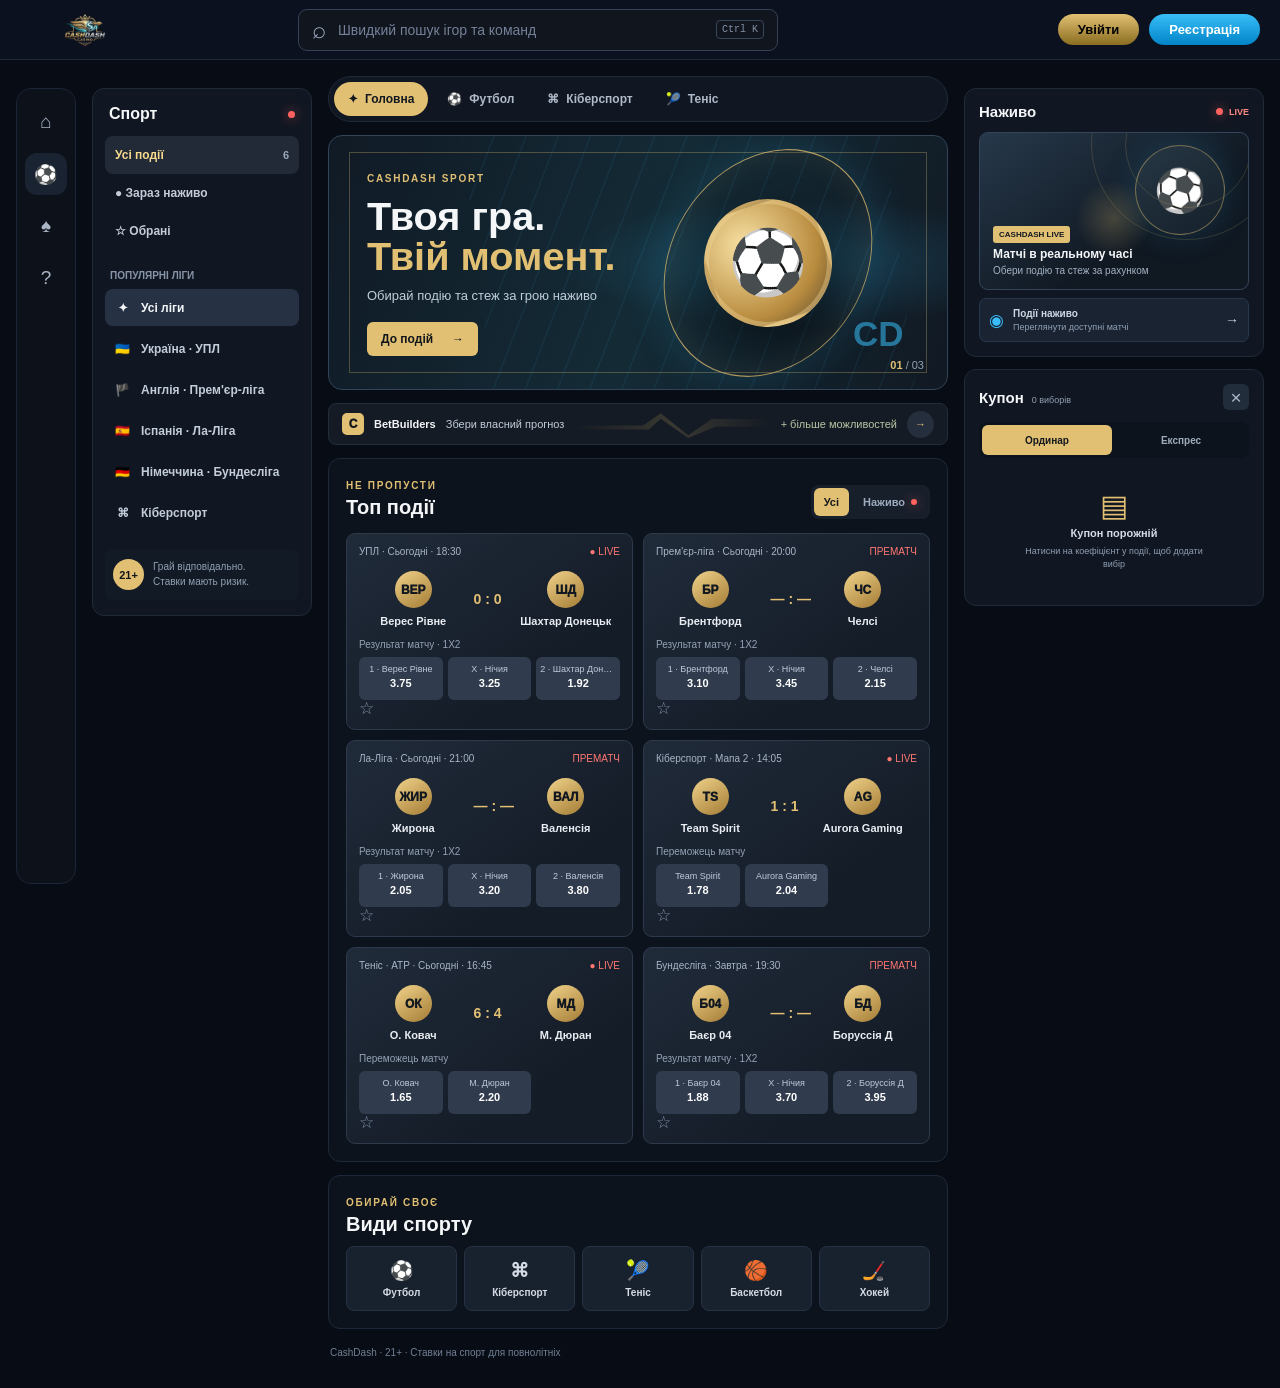
==== pages/bet/bet.html @ 2e189a59 "вщ" ====
<!DOCTYPE html>
<html lang="uk">
<head>
	<meta charset="UTF-8">
	<meta name="viewport" content="width=device-width, initial-scale=1.0">
	<meta name="theme-color" content="#080c14">
	<title>Ставки на спорт | CashDash</title>
	<link rel="stylesheet" href="bet.css">
	<script src="bet.js" defer></script>
</head>
<body>
	<header class="topbar">
		<a class="brand" href="../home/home.html" aria-label="CashDash, на головну">
			<img src="../logo.png" alt="CashDash Casino" class="brand-logo">
		</a>
		<label class="search-box">
			<span aria-hidden="true">⌕</span>
			<input id="event-search" type="search" placeholder="Швидкий пошук ігор та команд" aria-label="Пошук подій">
			<kbd>Ctrl K</kbd>
		</label>
		<div class="top-actions">
			<a class="top-link" href="../register/index.html">Увійти</a>
			<a class="top-cta" href="../register/index.html">Реєстрація</a>
		</div>
	</header>

	<div class="page-layout">
		<nav class="side-rail" aria-label="Головна навігація">
			<a class="rail-item" href="../home/home.html" title="Головна" aria-label="Головна">⌂</a>
			<a class="rail-item is-active" href="bet.html" title="Спорт" aria-label="Спорт">⚽</a>
			<button class="rail-item" type="button" data-toast="Розділ казино скоро з'явиться" title="Казино" aria-label="Казино">♠</button>
			<button class="rail-item" type="button" data-toast="Підтримка: support@cashdash.example" title="Підтримка" aria-label="Підтримка">?</button>
		</nav>

		<aside class="league-panel" aria-label="Спортивна навігація">
			<div class="panel-heading"><span>Спорт</span><span class="live-dot" aria-hidden="true"></span></div>
			<button class="quick-filter is-selected" type="button" data-filter="all">Усі події <span id="event-count">0</span></button>
			<button class="quick-filter" type="button" data-filter="live">● Зараз наживо</button>
			<button class="quick-filter" type="button" data-filter="favorites">☆ Обрані</button>
			<div class="league-heading">Популярні ліги</div>
			<div class="league-list">
				<button class="league-button is-selected" type="button" data-league="all"><span>✦</span> Усі ліги</button>
				<button class="league-button" type="button" data-league="УПЛ"><span>🇺🇦</span> Україна · УПЛ</button>
				<button class="league-button" type="button" data-league="Прем'єр-ліга"><span>🏴</span> Англія · Прем'єр-ліга</button>
				<button class="league-button" type="button" data-league="Ла-Ліга"><span>🇪🇸</span> Іспанія · Ла-Ліга</button>
				<button class="league-button" type="button" data-league="Бундесліга"><span>🇩🇪</span> Німеччина · Бундесліга</button>
				<button class="league-button" type="button" data-league="Кіберспорт"><span>⌘</span> Кіберспорт</button>
			</div>
			<div class="responsible-note"><span>21+</span><p>Грай відповідально.<br>Ставки мають ризик.</p></div>
		</aside>

		<main class="main-content">
			<nav class="sport-tabs" aria-label="Категорії спорту">
				<button class="sport-tab is-active" type="button" data-sport="all">✦ <span>Головна</span></button>
				<button class="sport-tab" type="button" data-sport="football">⚽ <span>Футбол</span></button>
				<button class="sport-tab" type="button" data-sport="esports">⌘ <span>Кіберспорт</span></button>
				<button class="sport-tab" type="button" data-sport="tennis">🎾 <span>Теніс</span></button>
			</nav>

			<section class="hero-banner" aria-label="Промо CashDash">
				<div class="hero-copy">
					<span class="eyebrow">CASHDASH SPORT</span>
					<h1>Твоя гра.<br><em>Твій момент.</em></h1>
					<p>Обирай подію та стеж за грою наживо</p>
					<a href="#events" class="hero-button">До подій <span aria-hidden="true">→</span></a>
				</div>
				<div class="hero-art" aria-hidden="true">
					<div class="art-ring"></div><div class="art-ball">⚽</div>
					<span class="art-mark">CD</span>
				</div>
				<div class="hero-index">01 <span>/ 03</span></div>
			</section>

			<section class="builder-strip" aria-label="CashDash BetBuilders">
				<span class="builder-mark">C</span><strong>BetBuilders</strong><span>Збери власний прогноз</span>
				<span class="builder-line" aria-hidden="true"></span><span class="builder-odds">+ більше можливостей</span>
				<button type="button" data-toast="Конструктор прогнозів скоро з'явиться" aria-label="Дізнатися більше">→</button>
			</section>

			<section class="events-section" id="events">
				<div class="section-heading">
					<div><span class="eyebrow">НЕ ПРОПУСТИ</span><h2>Топ події</h2></div>
					<div class="heading-controls" role="group" aria-label="Фільтр подій">
						<button class="view-filter is-active" type="button" data-filter="all">Усі</button>
						<button class="view-filter" type="button" data-filter="live">Наживо <i class="live-dot"></i></button>
					</div>
				</div>
				<div class="event-grid" id="event-grid" aria-live="polite"></div>
				<div class="empty-results" id="empty-results" hidden>За цими фільтрами подій не знайдено.</div>
			</section>

			<section class="discover-section" aria-label="Швидкий вибір спорту">
				<div class="section-heading compact-heading"><div><span class="eyebrow">ОБИРАЙ СВОЄ</span><h2>Види спорту</h2></div></div>
				<div class="sport-categories">
					<button type="button" data-sport="football"><span>⚽</span>Футбол</button>
					<button type="button" data-sport="esports"><span>⌘</span>Кіберспорт</button>
					<button type="button" data-sport="tennis"><span>🎾</span>Теніс</button>
					<button type="button" data-toast="Події баскетболу скоро з'являться"><span>🏀</span>Баскетбол</button>
					<button type="button" data-toast="Події хокею скоро з'являться"><span>🏒</span>Хокей</button>
				</div>
			</section>
			<footer class="page-footer">CashDash · 21+ · Ставки на спорт для повнолітніх</footer>
		</main>

		<aside class="right-panel" aria-label="Купон ставок">
			<section class="live-panel">
				<div class="right-heading"><h2>Наживо</h2><span class="live-label"><i class="live-dot"></i> LIVE</span></div>
				<div class="live-preview">
					<div class="preview-orbit"><span>⚽</span></div>
					<span class="preview-tag">CASHDASH LIVE</span>
					<strong>Матчі в реальному часі</strong>
					<span class="preview-caption">Обери подію та стеж за рахунком</span>
				</div>
				<button class="live-event" type="button" data-live-shortcut="true">
					<span class="live-event-icon">◉</span><span><strong>Події наживо</strong><small>Переглянути доступні матчі</small></span><span>→</span>
				</button>
			</section>

			<section class="coupon-panel" id="coupon-panel">
				<div class="coupon-header">
					<div><h2>Купон</h2><span id="coupon-count">0 виборів</span></div>
					<button class="clear-coupon" id="clear-coupon" type="button" title="Очистити купон" aria-label="Очистити купон">×</button>
				</div>
				<div class="coupon-tabs" role="tablist" aria-label="Тип ставки">
					<button class="coupon-tab is-active" type="button" role="tab" aria-selected="true" data-mode="single">Ординар</button>
					<button class="coupon-tab" type="button" role="tab" aria-selected="false" data-mode="multiple">Експрес</button>
				</div>
				<div id="coupon-selections" class="coupon-selections"></div>
				<div id="coupon-empty" class="coupon-empty"><span class="empty-ticket">▤</span><strong>Купон порожній</strong><p>Натисни на коефіцієнт у події, щоб додати вибір</p></div>
				<div class="coupon-calculation" id="coupon-calculation" hidden>
					<label for="stake-input">Сума ставки <span>₴</span></label>
					<div class="stake-input-wrap"><input id="stake-input" type="number" min="1" step="1" inputmode="decimal" placeholder="Введи суму"><span>₴</span></div>
					<div class="stake-presets" aria-label="Швидкий вибір суми">
						<button type="button" data-stake="50">50</button><button type="button" data-stake="100">100</button><button type="button" data-stake="250">250</button>
					</div>
					<div class="calculation-row"><span>Загальний коефіцієнт</span><strong id="total-odds">1.00</strong></div>
					<div class="calculation-row potential-row"><span>Можливий виграш</span><strong id="potential-win">0.00 ₴</strong></div>
					<button class="place-bet" id="place-bet" type="button">Зробити ставку <span>→</span></button>
					<p class="demo-note">Демо-інтерфейс. Реальні ставки недоступні.</p>
				</div>
			</section>
			<div class="toast" id="toast" role="status" aria-live="polite"></div>
		</aside>
	</div>
</body>
</html>
---- pages/bet/bet.css ----
:root {
	color-scheme: dark;
	--page: #080c14;
	--surface: #111722;
	--surface-raised: #192231;
	--surface-soft: #202b3c;
	--border: #29364a;
	--text: #f4f6f8;
	--muted: #9aa8bb;
	--gold: #e2c073;
	--cyan: #38bdf8;
	--green: #a8d94a;
	--red: #ff625f;
	--radius: 12px;
}

* { box-sizing: border-box; }

html { scroll-behavior: smooth; }

body {
	min-width: 360px;
	margin: 0;
	background: var(--page);
	color: var(--text);
	font-family: -apple-system, BlinkMacSystemFont, "Segoe UI", sans-serif;
	font-size: 14px;
}

button, input { font: inherit; }
button, a { -webkit-tap-highlight-color: transparent; }
button { color: inherit; }
a { color: inherit; text-decoration: none; }

.topbar {
	position: sticky;
	z-index: 10;
	top: 0;
	display: grid;
	grid-template-columns: 250px minmax(240px, 480px) 1fr;
	align-items: center;
	gap: 28px;
	height: 60px;
	padding: 0 20px;
	background: #0b111e;
	border-bottom: 1px solid #202a38;
	backdrop-filter: blur(16px);
}

.brand { display: inline-flex; align-items: center; width: fit-content; height: 40px; }
.brand-logo { display: block; width: 130px; height: 40px; object-fit: contain; }

.search-box {
	display: flex;
	align-items: center;
	gap: 10px;
	height: 42px;
	padding: 0 13px;
	color: var(--muted);
	background: #10151e;
	border: 1px solid #354256;
	border-radius: 9px;
}

.search-box > span { font-size: 24px; line-height: 1; }
.search-box input { width: 100%; min-width: 0; color: var(--text); background: transparent; border: 0; outline: 0; }
.search-box input::placeholder { color: #748198; }
.search-box kbd { flex: 0 0 auto; padding: 3px 5px; color: #8492a6; border: 1px solid #39465a; border-radius: 4px; font-size: 10px; }
.top-actions { display: flex; justify-content: flex-end; align-items: center; gap: 10px; }
.top-link, .top-cta { display: inline-flex; align-items: center; justify-content: center; padding: 8px 20px; border: 0; border-radius: 20px; font-size: 13px; font-weight: 700; }
.top-link { color: #000; background: linear-gradient(180deg, #e2c073, #8a6d20); }
.top-cta { color: #fff; background: linear-gradient(180deg, #38bdf8, #0284c7); }

.page-layout {
	display: grid;
	grid-template-columns: 60px 220px minmax(0, 1fr) 300px;
	align-items: start;
	gap: 16px;
	max-width: 1920px;
	min-height: calc(100vh - 60px);
	margin: 0 auto;
	padding: 16px;
}

.side-rail {
	position: sticky;
	top: 88px;
	display: flex;
	flex-direction: column;
	align-items: center;
	gap: 10px;
	min-height: calc(100vh - 104px);
	padding: 12px 7px;
	background: #0c111a;
	border: 1px solid #1b2636;
	border-radius: 15px;
}

.rail-item {
	display: grid;
	place-items: center;
	width: 42px;
	height: 42px;
	padding: 0;
	color: #aab5c5;
	background: transparent;
	border: 0;
	border-radius: 12px;
	cursor: pointer;
	font-size: 19px;
}
.rail-item:hover, .rail-item.is-active { color: var(--gold); background: #1a2331; }

.league-panel, .right-panel { position: sticky; top: 88px; }
.league-panel { padding: 15px 12px; background: var(--surface); border: 1px solid #202b3a; border-radius: var(--radius); }
.panel-heading, .right-heading, .coupon-header { display: flex; justify-content: space-between; align-items: center; }
.panel-heading { margin: 1px 4px 13px; font-size: 16px; font-weight: 800; }
.live-dot { display: inline-block; width: 7px; height: 7px; background: var(--red); border-radius: 50%; box-shadow: 0 0 11px rgba(255, 98, 95, .6); }
.quick-filter, .league-button { display: flex; align-items: center; width: 100%; border: 0; cursor: pointer; text-align: left; }
.quick-filter { justify-content: space-between; min-height: 38px; padding: 0 10px; color: #c4ccda; background: transparent; border-radius: 8px; font-size: 12px; font-weight: 700; }
.quick-filter:hover, .quick-filter.is-selected { color: #f7d98e; background: #222a38; }
.quick-filter > span { color: var(--muted); font-size: 11px; }
.league-heading { margin: 20px 5px 8px; color: #8794a8; font-size: 10px; font-weight: 800; text-transform: uppercase; }
.league-list { display: grid; gap: 4px; }
.league-button { gap: 9px; min-height: 37px; padding: 0 8px; color: #c2ccda; background: transparent; border-radius: 8px; font-size: 12px; font-weight: 650; }
.league-button > span { width: 19px; text-align: center; }
.league-button:hover, .league-button.is-selected { color: var(--text); background: #263244; }
.responsible-note { display: flex; gap: 9px; align-items: center; margin-top: 18px; padding: 10px 8px; color: #91a0b4; background: #121a25; border-radius: 8px; }
.responsible-note > span { display: grid; place-items: center; flex: 0 0 31px; height: 31px; color: #11151a; background: var(--gold); border-radius: 50%; font-size: 11px; font-weight: 900; }
.responsible-note p { margin: 0; font-size: 10px; line-height: 1.45; }

.main-content { display: flex; flex-direction: column; gap: 13px; min-width: 0; }
.sport-tabs { display: flex; gap: 5px; min-height: 46px; padding: 5px; overflow-x: auto; background: var(--surface); border: 1px solid #202b3a; border-radius: 24px; scrollbar-width: none; }
.sport-tab { display: flex; flex: 0 0 auto; align-items: center; gap: 7px; padding: 0 14px; color: #aeb9c9; background: transparent; border: 0; border-radius: 20px; cursor: pointer; font-size: 12px; font-weight: 750; }
.sport-tab:hover, .sport-tab.is-active { color: #121820; background: var(--gold); }

.hero-banner {
	position: relative;
	display: flex;
	align-items: center;
	min-height: 255px;
	overflow: hidden;
	padding: 30px 38px;
	background: radial-gradient(ellipse at 76% 50%, rgba(56, 189, 248, .20), transparent 36%), linear-gradient(110deg, #101a25 0%, #142b36 52%, #111923 100%);
	border: 1px solid #324458;
	border-radius: 14px;
	isolation: isolate;
}

.hero-banner::before, .hero-banner::after { position: absolute; z-index: -1; content: ""; }
.hero-banner::before { inset: 16px 20px; border: 1px solid rgba(226, 192, 115, .65); clip-path: polygon(0 0, 100% 0, 100% 100%, 0 100%, 0 0, 1px 1px, 1px calc(100% - 1px), calc(100% - 1px) calc(100% - 1px), calc(100% - 1px) 1px, 1px 1px); opacity: .45; }
.hero-banner::after { width: 420px; height: 420px; right: 8%; top: -88px; background: repeating-linear-gradient(118deg, transparent 0 28px, rgba(56, 189, 248, .07) 29px 30px); transform: rotate(-7deg); }
.hero-copy { position: relative; z-index: 2; max-width: 470px; }
.eyebrow { color: var(--gold); font-size: 10px; font-weight: 850; letter-spacing: 1.7px; }
.hero-copy h1 { margin: 12px 0 7px; font-size: clamp(30px, 3.1vw, 48px); line-height: .99; letter-spacing: 0; }
.hero-copy h1 em { color: var(--gold); font-style: normal; }
.hero-copy p { margin: 12px 0 19px; color: #c0cedb; font-size: 13px; }
.hero-button { display: inline-flex; align-items: center; gap: 19px; padding: 10px 14px; color: #11161b; background: var(--gold); border-radius: 6px; font-size: 12px; font-weight: 850; }
.hero-art { position: absolute; top: 50%; right: 8%; width: 260px; height: 220px; transform: translateY(-50%); }
.art-ring { position: absolute; inset: 6px 18px; border: 1px solid rgba(226, 192, 115, .75); border-radius: 50%; transform: rotate(-25deg) skew(-12deg); box-shadow: 0 0 40px rgba(56, 189, 248, .17), inset 0 0 35px rgba(226, 192, 115, .08); }
.art-ball { position: absolute; top: 50%; left: 50%; display: grid; place-items: center; width: 128px; height: 128px; color: #08111a; background: radial-gradient(circle at 35% 30%, #f8e2a5, #b98c3f 65%, #5a482d); border: 5px solid rgba(241, 215, 155, .38); border-radius: 50%; box-shadow: 0 17px 50px rgba(0, 0, 0, .48); font-size: 63px; transform: translate(-50%, -50%) rotate(-18deg); }
.art-mark { position: absolute; right: -6px; bottom: 19px; color: rgba(56, 189, 248, .55); font-size: 35px; font-weight: 900; }
.hero-index { position: absolute; right: 23px; bottom: 18px; color: var(--gold); font-size: 11px; font-weight: 800; }
.hero-index span { color: #96a2b2; font-weight: 500; }

.builder-strip { display: flex; align-items: center; gap: 10px; min-height: 42px; padding: 0 13px; overflow: hidden; background: #151b24; border: 1px solid #222d3c; border-radius: 8px; color: #c1ccda; font-size: 11px; }
.builder-mark { display: grid; place-items: center; width: 22px; height: 22px; color: #111820; background: var(--gold); border-radius: 5px; font-size: 12px; font-weight: 950; }
.builder-strip strong { color: var(--text); white-space: nowrap; }
.builder-line { flex: 1; min-width: 15px; height: 28px; background: linear-gradient(90deg, transparent, rgba(226, 192, 115, .18), transparent); clip-path: polygon(0 55%, 35% 55%, 44% 12%, 58% 90%, 70% 32%, 100% 32%, 100% 60%, 72% 60%, 58% 100%, 44% 31%, 38% 70%, 0 70%); }
.builder-odds { color: #b5c7a4; white-space: nowrap; }
.builder-strip button { width: 27px; height: 27px; color: var(--gold); background: #242e3c; border: 0; border-radius: 50%; cursor: pointer; }

.events-section, .discover-section { padding: 17px; background: #0d131d; border: 1px solid #1d2939; border-radius: var(--radius); }
.section-heading { display: flex; justify-content: space-between; align-items: end; gap: 10px; margin-bottom: 14px; }
.section-heading h2 { margin: 4px 0 0; font-size: 20px; letter-spacing: 0; }
.heading-controls { display: flex; gap: 4px; padding: 3px; background: #171f2b; border-radius: 8px; }
.view-filter { display: flex; align-items: center; gap: 6px; min-height: 28px; padding: 0 10px; color: #9eacbf; background: transparent; border: 0; border-radius: 6px; cursor: pointer; font-size: 11px; font-weight: 750; }
.view-filter .live-dot { width: 6px; height: 6px; }
.view-filter.is-active { color: #16191d; background: var(--gold); }
.event-grid { display: grid; grid-template-columns: repeat(2, minmax(0, 1fr)); gap: 10px; }
.event-card { min-width: 0; padding: 12px; background: linear-gradient(145deg, #202b3a, #141c27 72%); border: 1px solid #2d3a4c; border-radius: 9px; animation: card-in .28s ease both; }
@keyframes card-in { from { opacity: 0; transform: translateY(5px); } to { opacity: 1; transform: translateY(0); } }
.event-meta { display: flex; justify-content: space-between; gap: 8px; color: #a8b5c7; font-size: 10px; }
.event-league { overflow: hidden; text-overflow: ellipsis; white-space: nowrap; }
.event-live { color: #ff7772; white-space: nowrap; }
.event-teams { display: grid; grid-template-columns: minmax(0, 1fr) 32px minmax(0, 1fr); align-items: center; gap: 6px; margin: 14px 0 12px; }
.team { display: flex; min-width: 0; flex-direction: column; align-items: center; gap: 7px; text-align: center; }
.team-badge { display: grid; place-items: center; width: 37px; height: 37px; color: #111820; background: linear-gradient(145deg, #f0d28a, #a47c35); border-radius: 50%; font-size: 12px; font-weight: 950; }
.team:nth-of-type(3) .team-badge { color: #0b1015; background: linear-gradient(145deg, #73d2e8, #237a99); }
.team-name { width: 100%; overflow: hidden; color: #e9edf2; font-size: 11px; font-weight: 750; text-overflow: ellipsis; white-space: nowrap; }
.event-score { color: var(--gold); font-size: 14px; font-weight: 850; white-space: nowrap; }
.market-title { margin: 0 0 7px; color: #94a2b5; font-size: 10px; }
.odds-row { display: grid; grid-template-columns: repeat(3, minmax(0, 1fr)); gap: 5px; }
.odds-button { display: flex; min-width: 0; flex-direction: column; align-items: center; gap: 3px; min-height: 43px; padding: 6px 3px; color: #c1cada; background: #303b4d; border: 1px solid transparent; border-radius: 6px; cursor: pointer; }
.odds-button span { width: 100%; overflow: hidden; font-size: 9px; text-overflow: ellipsis; white-space: nowrap; }
.odds-button strong { color: #fff; font-size: 11px; }
.odds-button:hover, .odds-button.is-selected { color: #10161b; background: var(--gold); border-color: #f2d999; }
.odds-button:hover strong, .odds-button.is-selected strong { color: #10161b; }
.event-favorite { padding: 0; color: #8190a5; background: transparent; border: 0; cursor: pointer; font-size: 17px; line-height: 1; }
.event-favorite.is-favorite { color: var(--gold); }
.event-titleline { display: flex; align-items: center; gap: 7px; }
.event-titleline .event-league { flex: 1; }
.empty-results { padding: 32px 10px; color: var(--muted); text-align: center; }

.compact-heading { margin-bottom: 10px; }
.sport-categories { display: grid; grid-template-columns: repeat(5, minmax(75px, 1fr)); gap: 7px; }
.sport-categories button { display: flex; min-height: 65px; flex-direction: column; justify-content: center; align-items: center; gap: 5px; color: #d5dce6; background: #18212e; border: 1px solid #253245; border-radius: 8px; cursor: pointer; font-size: 10px; font-weight: 750; }
.sport-categories button:hover { border-color: var(--gold); }
.sport-categories button span { font-size: 19px; }
.page-footer { padding: 5px 2px 14px; color: #718096; font-size: 10px; }

.right-panel { display: grid; gap: 12px; }
.live-panel, .coupon-panel { padding: 14px; background: var(--surface); border: 1px solid #202b3a; border-radius: var(--radius); }
.right-heading { margin-bottom: 12px; }
.right-heading h2, .coupon-header h2 { margin: 0; font-size: 15px; }
.live-label { display: flex; align-items: center; gap: 6px; color: #ff8881; font-size: 9px; font-weight: 850; }
.live-preview { position: relative; display: flex; min-height: 158px; flex-direction: column; justify-content: end; gap: 4px; overflow: hidden; padding: 13px; background: radial-gradient(circle at 50% 55%, rgba(226, 192, 115, .24), transparent 24%), linear-gradient(145deg, #26384a, #101822 65%); border: 1px solid #344459; border-radius: 9px; }
.live-preview::before, .live-preview::after { position: absolute; content: ""; border: 1px solid rgba(226, 192, 115, .17); border-radius: 50%; }
.live-preview::before { width: 190px; height: 190px; top: -85px; right: -35px; }
.live-preview::after { width: 125px; height: 125px; top: -52px; right: -4px; }
.preview-orbit { position: absolute; top: 12px; right: 23px; display: grid; place-items: center; width: 90px; height: 90px; background: linear-gradient(145deg, #263744, #15202a); border: 1px solid rgba(226, 192, 115, .45); border-radius: 50%; box-shadow: 0 0 32px rgba(56, 189, 248, .17); }
.preview-orbit span { font-size: 42px; }
.preview-tag { position: relative; z-index: 1; width: fit-content; padding: 4px 6px; color: #111820; background: var(--gold); border-radius: 3px; font-size: 8px; font-weight: 900; }
.live-preview strong, .preview-caption { position: relative; z-index: 1; }
.live-preview strong { font-size: 12px; }
.preview-caption { color: #a4b2c3; font-size: 10px; }
.live-event { display: flex; align-items: center; gap: 9px; width: 100%; margin-top: 8px; padding: 9px; color: #ced7e3; background: #192332; border: 1px solid #29374b; border-radius: 7px; cursor: pointer; text-align: left; }
.live-event-icon { color: var(--cyan); font-size: 17px; }
.live-event > span:nth-child(2) { display: grid; flex: 1; gap: 3px; }
.live-event strong { font-size: 10px; }
.live-event small { color: #90a0b4; font-size: 9px; }
.coupon-header { margin-bottom: 12px; }
.coupon-header > div { display: flex; align-items: baseline; gap: 8px; }
.coupon-header > div > span { color: #92a0b2; font-size: 9px; }
.clear-coupon { width: 26px; height: 26px; color: #aebacc; background: #222d3c; border: 0; border-radius: 6px; cursor: pointer; font-size: 19px; line-height: 1; }
.coupon-tabs { display: grid; grid-template-columns: 1fr 1fr; gap: 4px; padding: 3px; background: #0d131d; border-radius: 8px; }
.coupon-tab { min-height: 30px; color: #9dabbc; background: transparent; border: 0; border-radius: 6px; cursor: pointer; font-size: 10px; font-weight: 750; }
.coupon-tab.is-active { color: #13171d; background: var(--gold); }
.coupon-selections { display: grid; gap: 7px; margin-top: 11px; }
.selection-item { position: relative; padding: 9px 28px 9px 9px; background: #18212e; border: 1px solid #29374a; border-radius: 7px; }
.selection-match { margin-bottom: 5px; color: #91a0b3; font-size: 9px; }
.selection-choice { display: flex; justify-content: space-between; gap: 6px; color: #ecf0f4; font-size: 10px; font-weight: 700; }
.selection-choice strong { color: var(--gold); }
.remove-selection { position: absolute; top: 6px; right: 6px; width: 19px; height: 19px; color: #9cabbc; background: transparent; border: 0; cursor: pointer; font-size: 15px; }
.coupon-empty { display: grid; justify-items: center; gap: 6px; padding: 22px 8px 20px; color: #8f9eb2; text-align: center; }
.empty-ticket { color: var(--gold); font-size: 30px; line-height: 1; }
.coupon-empty strong { color: #d5dce6; font-size: 11px; }
.coupon-empty p { max-width: 185px; margin: 0; font-size: 9px; line-height: 1.45; }
.coupon-calculation { margin-top: 13px; }
.coupon-calculation > label { display: flex; justify-content: space-between; margin-bottom: 6px; color: #a6b2c1; font-size: 10px; }
.stake-input-wrap { display: flex; align-items: center; height: 38px; padding: 0 10px; background: #0d131d; border: 1px solid #344258; border-radius: 6px; }
.stake-input-wrap input { width: 100%; min-width: 0; color: var(--text); background: transparent; border: 0; outline: 0; font-size: 12px; }
.stake-input-wrap input::-webkit-inner-spin-button, .stake-input-wrap input::-webkit-outer-spin-button { margin: 0; appearance: none; }
.stake-input-wrap > span { color: var(--gold); font-size: 11px; }
.stake-presets { display: grid; grid-template-columns: repeat(3, 1fr); gap: 5px; margin: 6px 0 13px; }
.stake-presets button { height: 25px; color: #aebacc; background: #202b3a; border: 0; border-radius: 5px; cursor: pointer; font-size: 9px; }
.stake-presets button:hover { color: #14181d; background: var(--gold); }
.calculation-row { display: flex; justify-content: space-between; gap: 8px; margin-top: 9px; color: #9fadc0; font-size: 10px; }
.calculation-row strong { color: #e3e9ef; font-size: 11px; }
.potential-row { padding-top: 9px; border-top: 1px solid #2a3544; }
.potential-row strong { color: var(--gold); }
.place-bet { display: flex; justify-content: space-between; align-items: center; width: 100%; min-height: 40px; margin-top: 14px; padding: 0 12px; color: #11171d; background: linear-gradient(110deg, #f0d28a, #d8ad55); border: 0; border-radius: 7px; cursor: pointer; font-size: 11px; font-weight: 850; }
.place-bet:disabled { color: #8d99a8; background: #293443; cursor: not-allowed; }
.demo-note { margin: 8px 0 0; color: #7f8ca0; font-size: 9px; line-height: 1.45; text-align: center; }
.toast { position: fixed; z-index: 20; right: 24px; bottom: 24px; max-width: min(360px, calc(100vw - 36px)); padding: 12px 16px; color: #111820; background: var(--gold); border-radius: 8px; box-shadow: 0 8px 30px #0008; font-size: 12px; font-weight: 750; opacity: 0; pointer-events: none; transform: translateY(8px); transition: opacity .2s ease, transform .2s ease; }
.toast.is-visible { opacity: 1; transform: translateY(0); }

@media (min-width: 1500px) {
	.page-layout { grid-template-columns: 60px 250px minmax(0, 1fr) 310px; gap: 18px; padding: 18px; }
	.event-grid { grid-template-columns: repeat(3, minmax(0, 1fr)); }
	.hero-banner { min-height: 280px; }
}

@media (max-width: 1120px) {
	.topbar { grid-template-columns: 190px minmax(180px, 1fr) auto; gap: 16px; padding: 0 16px; }
	.brand-logo { width: 130px; }
	.page-layout { grid-template-columns: 52px 190px minmax(0, 1fr); gap: 12px; padding: 12px; }
	.right-panel { position: static; grid-column: 3; grid-template-columns: minmax(0, 1fr) minmax(260px, .8fr); }
	.league-panel, .side-rail { top: 76px; }
	.event-grid { grid-template-columns: repeat(2, minmax(0, 1fr)); }
}

@media (max-width: 760px) {
	.topbar { grid-template-columns: auto 1fr; height: 60px; gap: 10px; padding: 0 12px; }
	.brand { height: 40px; }
	.brand-logo { height: 60px;width: auto;max-width: 130px;object-fit: contain;display: block; }
	.search-box { grid-column: 1 / -1; grid-row: 2; height: 38px; }
	.topbar:has(.search-box) { height: 108px; grid-template-rows: 50px 40px; gap: 1px 10px; padding-bottom: 8px; }
	.top-actions { grid-column: 2; grid-row: 1; }
	.top-link, .top-cta { padding: 8px 11px; font-size: 11px; }
	.search-box kbd { display: none; }
	.page-layout { grid-template-columns: 1fr; gap: 10px; padding: 10px; }
	.side-rail { position: static; grid-row: 1; min-height: 0; flex-direction: row; justify-content: center; padding: 5px; }
	.rail-item { width: 38px; height: 36px; }
	.league-panel { position: static; grid-row: 2; padding: 10px; }
	.panel-heading { margin-bottom: 6px; }
	.league-heading, .league-list, .responsible-note { display: none; }
	.league-panel { display: grid; grid-template-columns: repeat(3, minmax(0, 1fr)); gap: 4px; }
	.panel-heading { grid-column: 1 / -1; }
	.quick-filter { justify-content: center; padding: 0 5px; font-size: 10px; }
	.main-content { grid-row: 3; }
	.right-panel { grid-row: 4; grid-column: 1; grid-template-columns: 1fr; }
	.hero-banner { min-height: 220px; padding: 23px 20px; }
	.hero-art { right: -2%; opacity: .7; transform: translateY(-50%) scale(.72); transform-origin: center right; }
	.hero-copy { max-width: 66%; }
	.hero-copy h1 { font-size: 32px; }
	.hero-copy p { max-width: 220px; font-size: 11px; }
	.event-grid { grid-template-columns: 1fr; }
	.event-card { padding: 11px; }
	.sport-categories { grid-template-columns: repeat(3, minmax(0, 1fr)); }
	.builder-odds { display: none; }
}

@media (prefers-reduced-motion: reduce) {
	*, *::before, *::after { scroll-behavior: auto !important; animation-duration: .01ms !important; transition-duration: .01ms !important; }
}
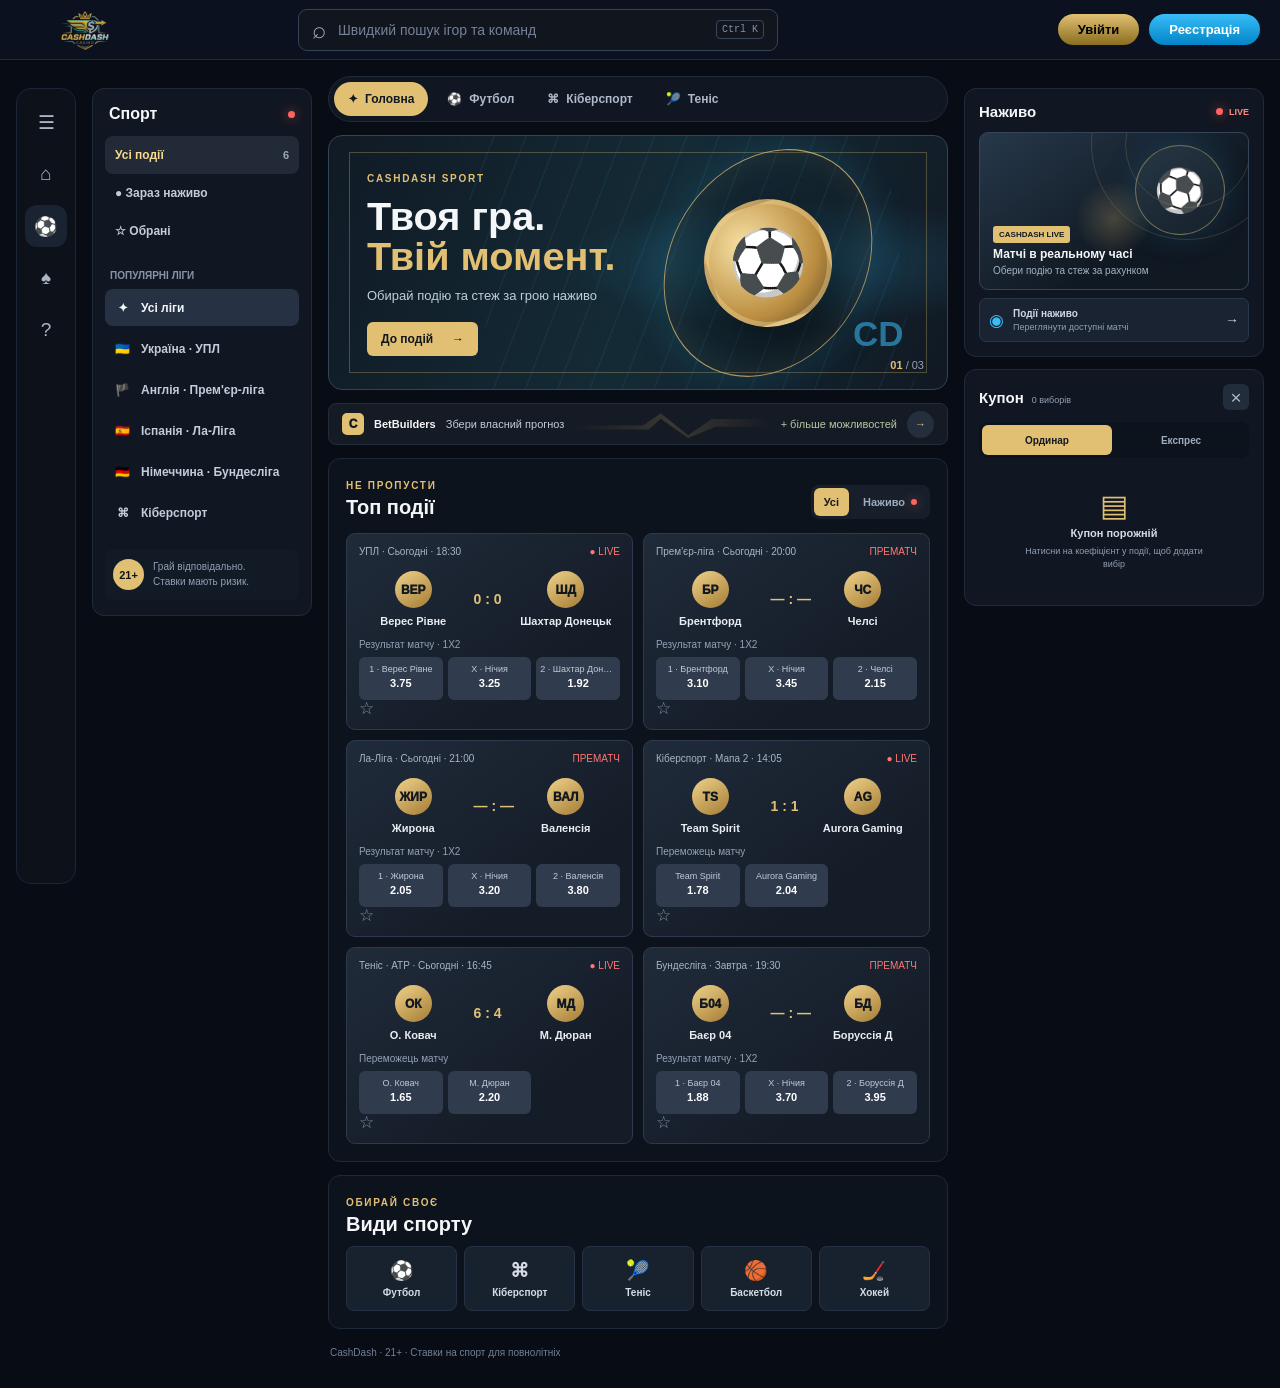
==== commit 661c2aa6: "апдейт" ====
--- a/pages/bet/bet.html
+++ b/pages/bet/bet.html
@@ -6,30 +6,31 @@
 	<meta name="theme-color" content="#080c14">
 	<title>Ставки на спорт | CashDash</title>
 	<link rel="stylesheet" href="bet.css">
+	<link rel="stylesheet" href="../shared-navigation.css">
+	<script src="../account/account.js" defer></script>
 	<script src="bet.js" defer></script>
+	<script src="../shared-navigation.js" defer></script>
 </head>
 <body>
 	<header class="topbar">
 		<a class="brand" href="../home/home.html" aria-label="CashDash, на головну">
-			<img src="../logo.png" alt="CashDash Casino" class="brand-logo">
+			<img src="../logo2.png" alt="CashDash Casino" class="brand-logo">
 		</a>
 		<label class="search-box">
 			<span aria-hidden="true">⌕</span>
 			<input id="event-search" type="search" placeholder="Швидкий пошук ігор та команд" aria-label="Пошук подій">
 			<kbd>Ctrl K</kbd>
 		</label>
-		<div class="top-actions">
-			<a class="top-link" href="../register/index.html">Увійти</a>
-			<a class="top-cta" href="../register/index.html">Реєстрація</a>
-		</div>
+		<div class="top-actions" data-account-actions></div>
 	</header>
 
 	<div class="page-layout">
-		<nav class="side-rail" aria-label="Головна навігація">
-			<a class="rail-item" href="../home/home.html" title="Головна" aria-label="Головна">⌂</a>
-			<a class="rail-item is-active" href="bet.html" title="Спорт" aria-label="Спорт">⚽</a>
-			<button class="rail-item" type="button" data-toast="Розділ казино скоро з'явиться" title="Казино" aria-label="Казино">♠</button>
-			<button class="rail-item" type="button" data-toast="Підтримка: support@cashdash.example" title="Підтримка" aria-label="Підтримка">?</button>
+		<nav class="side-rail cashdash-sidebar" aria-label="Головна навігація">
+			<button class="rail-item" type="button" data-nav-action="menu" aria-expanded="false" title="Меню" aria-label="Меню"><span>☰</span><span class="nav-item-label">Меню</span></button>
+			<a class="rail-item" href="../home/home.html" title="Головна" aria-label="Головна"><span>⌂</span><span class="nav-item-label">Головна</span></a>
+			<a class="rail-item is-active" href="bet.html" title="Спорт" aria-label="Спорт"><span>⚽</span><span class="nav-item-label">Спорт</span></a>
+			<button class="rail-item" type="button" data-toast="Розділ казино скоро з'явиться" title="Казино" aria-label="Казино"><span>♠</span><span class="nav-item-label">Казино</span></button>
+			<button class="rail-item" type="button" data-toast="Підтримка: support@cashdash.example" title="Підтримка" aria-label="Підтримка"><span>?</span><span class="nav-item-label">Підтримка</span></button>
 		</nav>
 
 		<aside class="league-panel" aria-label="Спортивна навігація">
--- a/pages/bet/bet.css
+++ b/pages/bet/bet.css
@@ -47,8 +47,16 @@
 	backdrop-filter: blur(16px);
 }
 
-.brand { display: inline-flex; align-items: center; width: fit-content; height: 40px; }
-.brand-logo { display: block; width: 130px; height: 40px; object-fit: contain; }
+.brand { display: inline-flex; align-items: center; width: 130px; height: 40px; justify-content: center; }
+.brand-logo {
+	display: block;
+	width: 130px;
+	height: 40px;
+	object-fit: contain;
+	transform-origin: center;
+	transition: transform 0.2s ease;
+}
+.brand:hover .brand-logo { transform: scale(1.12); }
 
 .search-box {
 	display: flex;
@@ -67,6 +75,10 @@
 .search-box input::placeholder { color: #748198; }
 .search-box kbd { flex: 0 0 auto; padding: 3px 5px; color: #8492a6; border: 1px solid #39465a; border-radius: 4px; font-size: 10px; }
 .top-actions { display: flex; justify-content: flex-end; align-items: center; gap: 10px; }
+.top-actions .btn { text-decoration: none; text-transform: none; }
+.account-link { display: grid; place-items: center; width: 40px; height: 40px; overflow: hidden; color: #111827; background: #e2c073; border: 2px solid #f2d994; border-radius: 50%; text-decoration: none; }
+.account-avatar-image { width: 100%; height: 100%; object-fit: cover; }
+.account-avatar-initials { font-size: 17px; font-weight: 800; }
 .top-link, .top-cta { display: inline-flex; align-items: center; justify-content: center; padding: 8px 20px; border: 0; border-radius: 20px; font-size: 13px; font-weight: 700; }
 .top-link { color: #000; background: linear-gradient(180deg, #e2c073, #8a6d20); }
 .top-cta { color: #fff; background: linear-gradient(180deg, #38bdf8, #0284c7); }
@@ -265,6 +277,35 @@
 .toast { position: fixed; z-index: 20; right: 24px; bottom: 24px; max-width: min(360px, calc(100vw - 36px)); padding: 12px 16px; color: #111820; background: var(--gold); border-radius: 8px; box-shadow: 0 8px 30px #0008; font-size: 12px; font-weight: 750; opacity: 0; pointer-events: none; transform: translateY(8px); transition: opacity .2s ease, transform .2s ease; }
 .toast.is-visible { opacity: 1; transform: translateY(0); }
 
+.side-rail.cashdash-sidebar {
+  position: sticky;
+  width: 60px;
+  min-width: 60px;
+  overflow: hidden;
+}
+
+.side-rail.cashdash-sidebar.expanded {
+  z-index: 40;
+  box-shadow: 0 16px 40px rgba(0, 0, 0, 0.48);
+}
+
+.side-rail.cashdash-sidebar .nav-item-label {
+  display: none;
+}
+
+.side-rail.cashdash-sidebar.expanded .nav-item-label {
+  display: inline;
+}
+
+@media (max-width: 760px) {
+  .side-rail.cashdash-sidebar {
+    position: static;
+    width: 100%;
+    min-width: 0;
+    height: 48px;
+  }
+}
+
 @media (min-width: 1500px) {
 	.page-layout { grid-template-columns: 60px 250px minmax(0, 1fr) 310px; gap: 18px; padding: 18px; }
 	.event-grid { grid-template-columns: repeat(3, minmax(0, 1fr)); }
--- a/pages/shared-navigation.css
+++ b/pages/shared-navigation.css
@@ -0,0 +1,220 @@
+:root { --cd-sidebar-width: 60px; }
+
+.cashdash-sidebar {
+  transition: width 0.22s ease, min-width 0.22s ease;
+}
+
+.cashdash-sidebar.expanded {
+  width: 184px !important;
+  min-width: 184px !important;
+  align-items: stretch !important;
+}
+
+.cashdash-sidebar .nav-item-label,
+.cashdash-sidebar .sidebar-label {
+  display: none;
+}
+
+.cashdash-sidebar.expanded .nav-item-label,
+.cashdash-sidebar.expanded .sidebar-label {
+  display: inline;
+}
+
+.cashdash-sidebar.expanded .rail-item,
+.cashdash-sidebar.expanded .sidebar-btn,
+.cashdash-sidebar-fixed.expanded .nav-item {
+  display: flex;
+  width: 100%;
+  min-width: 0;
+  justify-content: flex-start;
+  gap: 12px;
+  padding-inline: 12px;
+}
+
+.cashdash-sidebar .rail-item,
+.cashdash-sidebar .sidebar-btn {
+  white-space: nowrap;
+}
+
+.cashdash-sidebar-fixed {
+  position: fixed;
+  z-index: 25;
+  left: 12px;
+  top: 80px;
+  width: 60px;
+  min-height: 244px;
+  height: 244px;
+  display: flex;
+  flex-direction: column;
+  align-items: center;
+  gap: 10px;
+  padding: 12px 7px;
+  background: #0c111a;
+  border: 1px solid #1b2636;
+  border-radius: 15px;
+}
+
+.cashdash-sidebar-fixed.expanded {
+  width: 184px;
+  min-width: 184px;
+  align-items: stretch;
+  padding-inline: 10px;
+  height: 244px;
+}
+
+.cashdash-sidebar-fixed .nav-item {
+  width: 42px;
+  height: 42px;
+  display: flex;
+  align-items: center;
+  justify-content: center;
+  gap: 0;
+  color: #aab5c5;
+  background: transparent;
+  border: 0;
+  border-radius: 12px;
+  text-decoration: none;
+  font-size: 17px;
+  cursor: pointer;
+}
+
+.cashdash-sidebar-fixed .nav-item:hover,
+.cashdash-sidebar-fixed .nav-item.is-active {
+  color: #e2c073;
+  background: #1a2331;
+}
+
+.cashdash-sidebar-fixed.expanded .nav-item {
+  width: 100%;
+  justify-content: flex-start;
+  gap: 12px;
+  padding: 0 12px;
+}
+
+.cashdash-sidebar-fixed .nav-item-label {
+  display: none;
+  font-size: 12px;
+  font-weight: 700;
+}
+
+.cashdash-sidebar-fixed.expanded .nav-item-label {
+  display: inline;
+}
+
+.cashdash-nav-dialog {
+  width: min(420px, calc(100% - 32px));
+  margin: auto;
+  padding: 20px;
+  color: #fff;
+  background: #101827;
+  border: 1px solid #334155;
+  border-radius: 12px;
+}
+
+.cashdash-nav-dialog::backdrop { background: rgba(0, 0, 0, 0.68); }
+
+.cashdash-nav-dialog-header {
+  display: flex;
+  align-items: center;
+  justify-content: space-between;
+  gap: 12px;
+  padding-bottom: 12px;
+  border-bottom: 1px solid #28354e;
+}
+
+.cashdash-nav-dialog-header button {
+  width: 34px;
+  height: 34px;
+  color: #cbd5e1;
+  background: #1a2638;
+  border: 1px solid #334155;
+  border-radius: 7px;
+  cursor: pointer;
+}
+
+.cashdash-nav-dialog-content { padding-top: 16px; color: #cbd5e1; line-height: 1.55; }
+.cashdash-nav-dialog-content a { color: #38bdf8; }
+
+.profile-page,
+.profile-header + main {
+  padding-left: 70px;
+}
+
+@media (max-width: 760px) {
+  .cashdash-sidebar-fixed {
+    top: auto;
+    left: 10px;
+    right: 10px;
+    bottom: 10px;
+    width: auto;
+    min-height: 58px;
+    height: 58px;
+    flex-direction: row;
+    justify-content: space-around;
+    padding: 7px;
+  }
+
+  .cashdash-sidebar-fixed.expanded {
+    width: auto;
+    min-width: 0;
+  }
+
+  .cashdash-sidebar-fixed.expanded .nav-item-label { display: none; }
+  .profile-page,
+  .profile-header + main { padding-left: 0; }
+
+  .side-rail.cashdash-sidebar.expanded {
+    position: fixed;
+    left: 10px;
+    right: 10px;
+    bottom: 10px;
+    top: auto;
+    width: auto !important;
+    min-width: 0;
+    min-height: 58px;
+    height: 58px;
+    flex-direction: row;
+    align-items: center;
+    justify-content: space-around;
+    padding: 7px;
+  }
+
+  .side-rail.cashdash-sidebar.expanded .rail-item {
+    width: 42px;
+    height: 42px;
+    justify-content: center;
+    padding: 0;
+  }
+
+  .side-rail.cashdash-sidebar.expanded .nav-item-label {
+    display: none;
+  }
+}
+
+/* Stability fixes for bet and account navigation */
+.cashdash-sidebar-fixed .nav-item,
+.side-rail.cashdash-sidebar .rail-item {
+  flex: 0 0 42px;
+  box-sizing: border-box;
+  overflow: hidden;
+}
+
+.cashdash-sidebar-fixed.expanded .nav-item,
+.side-rail.cashdash-sidebar.expanded .rail-item {
+  height: 42px;
+  overflow: hidden;
+}
+
+.cashdash-sidebar-fixed.expanded .nav-item-label,
+.side-rail.cashdash-sidebar.expanded .nav-item-label {
+  max-width: 118px;
+  overflow: hidden;
+  text-overflow: ellipsis;
+}
+
+@media (min-width: 761px) {
+  .profile-page,
+  .profile-header + main {
+    margin-left: 96px;
+  }
+}
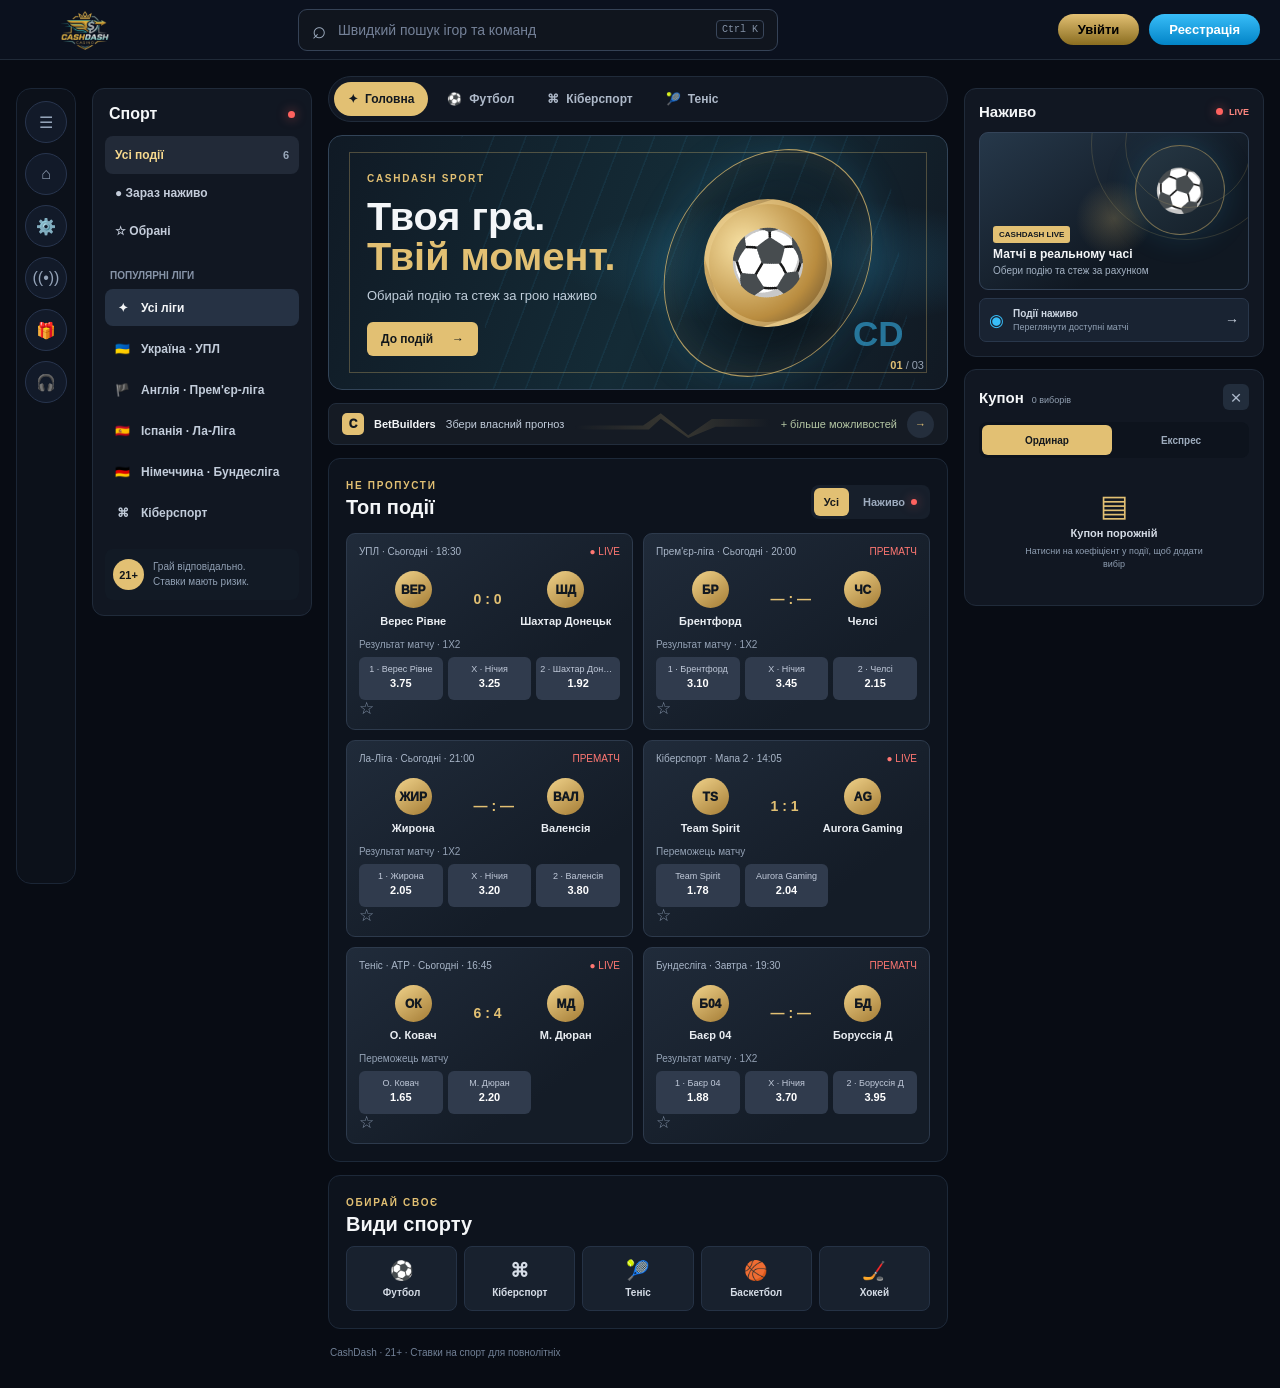
==== commit 8123bcb0: "Changes" ====
--- a/pages/bet/bet.html
+++ b/pages/bet/bet.html
@@ -26,11 +26,12 @@
 
 	<div class="page-layout">
 		<nav class="side-rail cashdash-sidebar" aria-label="Головна навігація">
-			<button class="rail-item" type="button" data-nav-action="menu" aria-expanded="false" title="Меню" aria-label="Меню"><span>☰</span><span class="nav-item-label">Меню</span></button>
-			<a class="rail-item" href="../home/home.html" title="Головна" aria-label="Головна"><span>⌂</span><span class="nav-item-label">Головна</span></a>
-			<a class="rail-item is-active" href="bet.html" title="Спорт" aria-label="Спорт"><span>⚽</span><span class="nav-item-label">Спорт</span></a>
-			<button class="rail-item" type="button" data-toast="Розділ казино скоро з'явиться" title="Казино" aria-label="Казино"><span>♠</span><span class="nav-item-label">Казино</span></button>
-			<button class="rail-item" type="button" data-toast="Підтримка: support@cashdash.example" title="Підтримка" aria-label="Підтримка"><span>?</span><span class="nav-item-label">Підтримка</span></button>
+			<button class="rail-item" type="button" data-nav-action="menu" aria-expanded="false" title="Меню" aria-label="Розгорнути меню"><span class="icon">☰</span><span class="nav-item-label">Меню</span></button>
+			<a class="rail-item" href="../home/home.html" title="Головна сторінка" aria-label="Перейти на головну сторінку"><span class="icon">⌂</span><span class="nav-item-label">Головна сторінка</span></a>
+			<button class="rail-item" type="button" data-nav-action="settings" title="Налаштування" aria-label="Налаштування"><span class="icon">⚙️</span><span class="nav-item-label">Налаштування</span></button>
+			<button class="rail-item" type="button" data-nav-action="live" title="Трансляції" aria-label="Перейти до спортивних подій"><span class="icon">((•))</span><span class="nav-item-label">Трансляції</span></button>
+			<button class="rail-item" type="button" data-nav-action="bonuses" title="Бонуси" aria-label="Бонуси"><span class="icon">🎁</span><span class="nav-item-label">Бонуси</span></button>
+			<button class="rail-item" type="button" data-nav-action="support" title="Підтримка" aria-label="Підтримка"><span class="icon">🎧</span><span class="nav-item-label">Підтримка</span></button>
 		</nav>
 
 		<aside class="league-panel" aria-label="Спортивна навігація">
@@ -143,5 +144,13 @@
 			<div class="toast" id="toast" role="status" aria-live="polite"></div>
 		</aside>
 	</div>
+
+	<dialog class="sidebar-panel" id="sidebar-panel" aria-labelledby="sidebar-panel-title">
+		<div class="sidebar-panel-header">
+			<h2 id="sidebar-panel-title"></h2>
+			<button class="panel-close" id="sidebar-panel-close" type="button" aria-label="Закрити">×</button>
+		</div>
+		<div class="sidebar-panel-content" id="sidebar-panel-content"></div>
+	</dialog>
 </body>
 </html>
--- a/pages/bet/bet.css
+++ b/pages/bet/bet.css
@@ -113,15 +113,34 @@
 	place-items: center;
 	width: 42px;
 	height: 42px;
+	min-width: 42px;
+	min-height: 42px;
 	padding: 0;
-	color: #aab5c5;
-	background: transparent;
-	border: 0;
-	border-radius: 12px;
+	color: #94a3b8;
+	background: #121a29;
+	border: 1px solid #28354e;
+	border-radius: 50%;
 	cursor: pointer;
-	font-size: 19px;
-}
-.rail-item:hover, .rail-item.is-active { color: var(--gold); background: #1a2331; }
+	font-size: 16px;
+	text-decoration: none;
+	transition: all 0.2s ease;
+}
+.rail-item:hover,
+.rail-item.is-active {
+	border-color: #e2c073;
+	color: #ffffff;
+	background: #1a2331;
+}
+
+.side-rail.cashdash-sidebar.expanded .rail-item {
+	width: 100%;
+	min-width: 0;
+	height: 42px;
+	border-radius: 8px;
+	justify-content: flex-start;
+	gap: 12px;
+	padding-inline: 12px;
+}
 
 .league-panel, .right-panel { position: sticky; top: 88px; }
 .league-panel { padding: 15px 12px; background: var(--surface); border: 1px solid #202b3a; border-radius: var(--radius); }
@@ -355,3 +374,64 @@
 @media (prefers-reduced-motion: reduce) {
 	*, *::before, *::after { scroll-behavior: auto !important; animation-duration: .01ms !important; transition-duration: .01ms !important; }
 }
+
+.sidebar-panel {
+	width: min(440px, calc(100% - 32px));
+	max-height: min(80vh, 560px);
+	padding: 20px;
+	color: #fff;
+	background: #101827;
+	border: 1px solid #334155;
+	border-radius: 12px;
+}
+
+.sidebar-panel::backdrop { background: rgba(0, 0, 0, 0.68); }
+
+.sidebar-panel-header {
+	display: flex;
+	align-items: center;
+	justify-content: space-between;
+	gap: 12px;
+	padding-bottom: 12px;
+	border-bottom: 1px solid #28354e;
+}
+
+.sidebar-panel-header h2 { margin: 0; }
+
+.panel-close {
+	width: 34px;
+	height: 34px;
+	color: #cbd5e1;
+	background: #1a2638;
+	border: 1px solid #334155;
+	border-radius: 7px;
+	cursor: pointer;
+}
+
+.sidebar-panel-content { padding-top: 16px; color: #cbd5e1; line-height: 1.55; }
+.sidebar-panel-content a { color: #38bdf8; }
+
+.setting-row {
+	display: flex;
+	align-items: center;
+	justify-content: space-between;
+	gap: 16px;
+	margin-bottom: 10px;
+	padding: 10px 12px;
+	background: #151f30;
+	border: 1px solid #28354e;
+	border-radius: 8px;
+}
+
+.bonus-offer {
+	display: flex;
+	align-items: center;
+	gap: 12px;
+	padding: 12px;
+	background: #151f30;
+	border: 1px solid #28354e;
+	border-radius: 8px;
+}
+
+.bonus-offer h3 { margin: 0 0 4px; color: #e2c073; }
+.bonus-offer p { margin: 0; }
